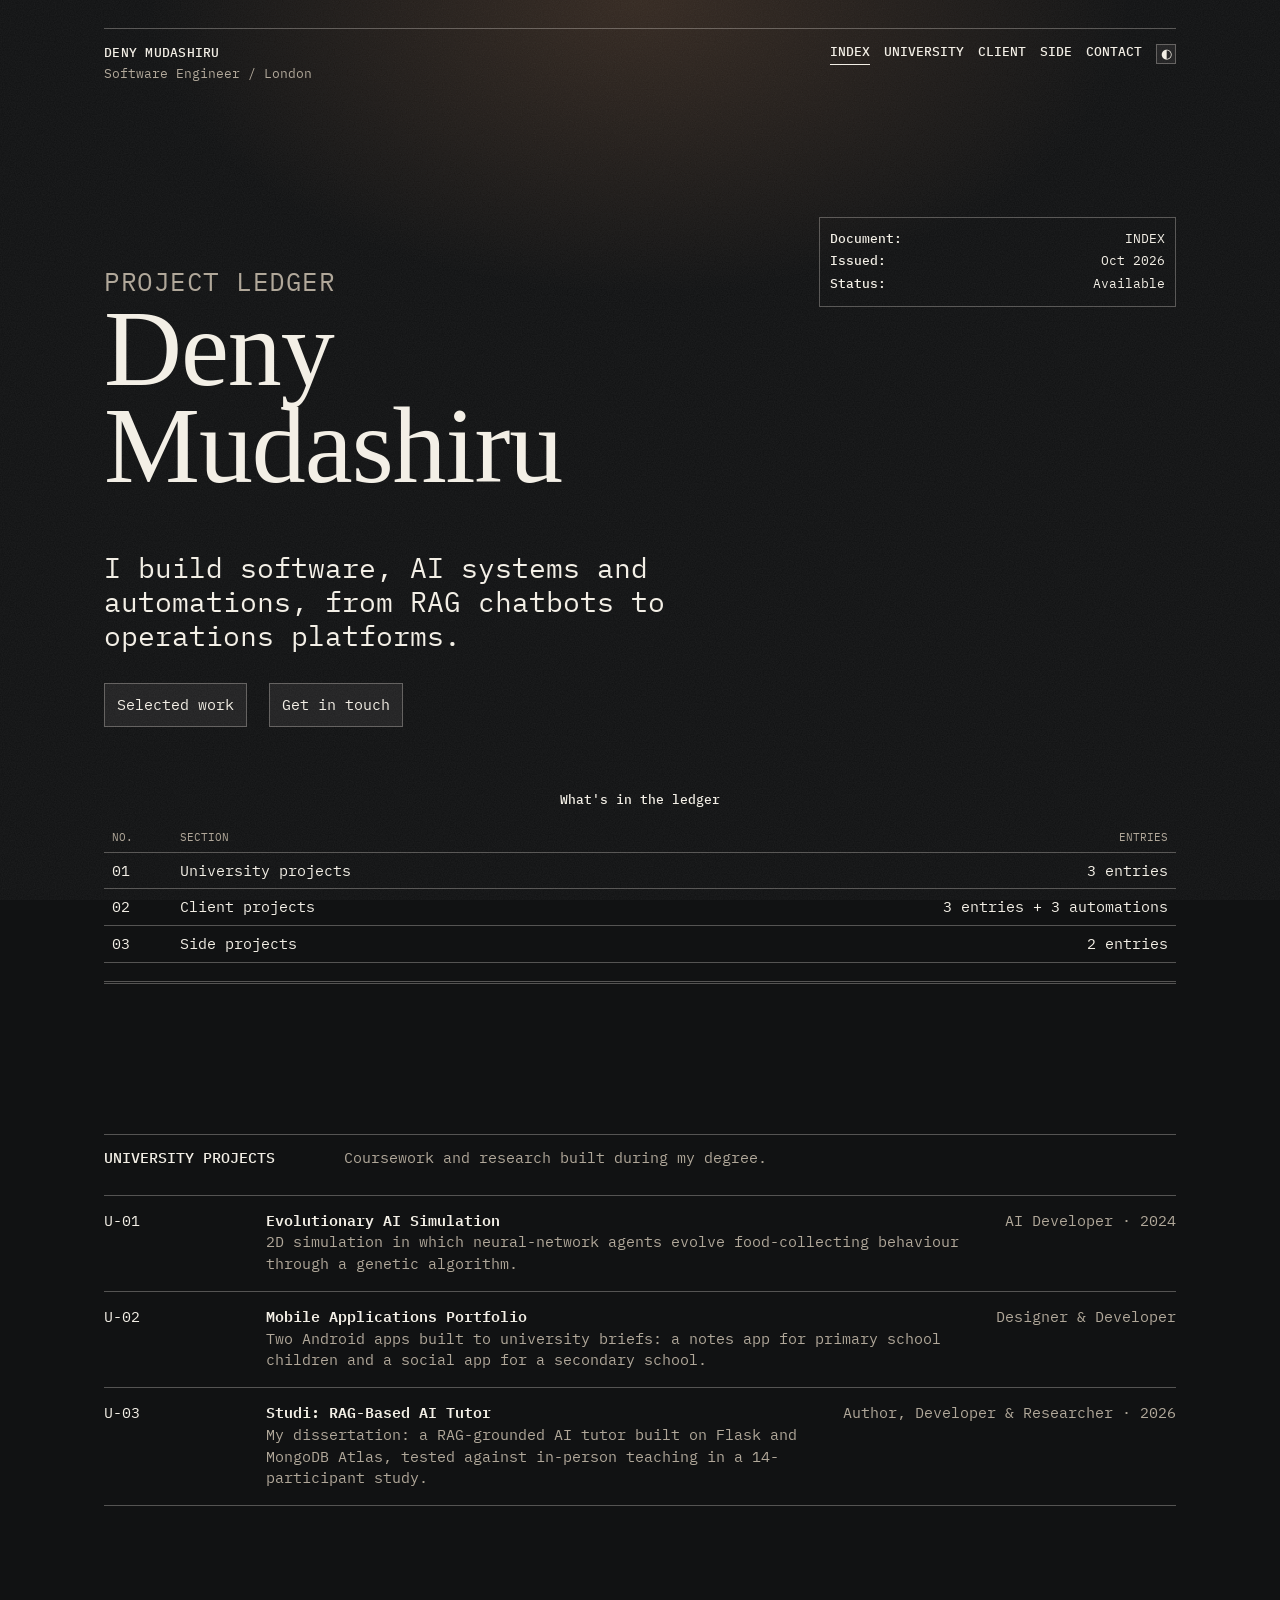
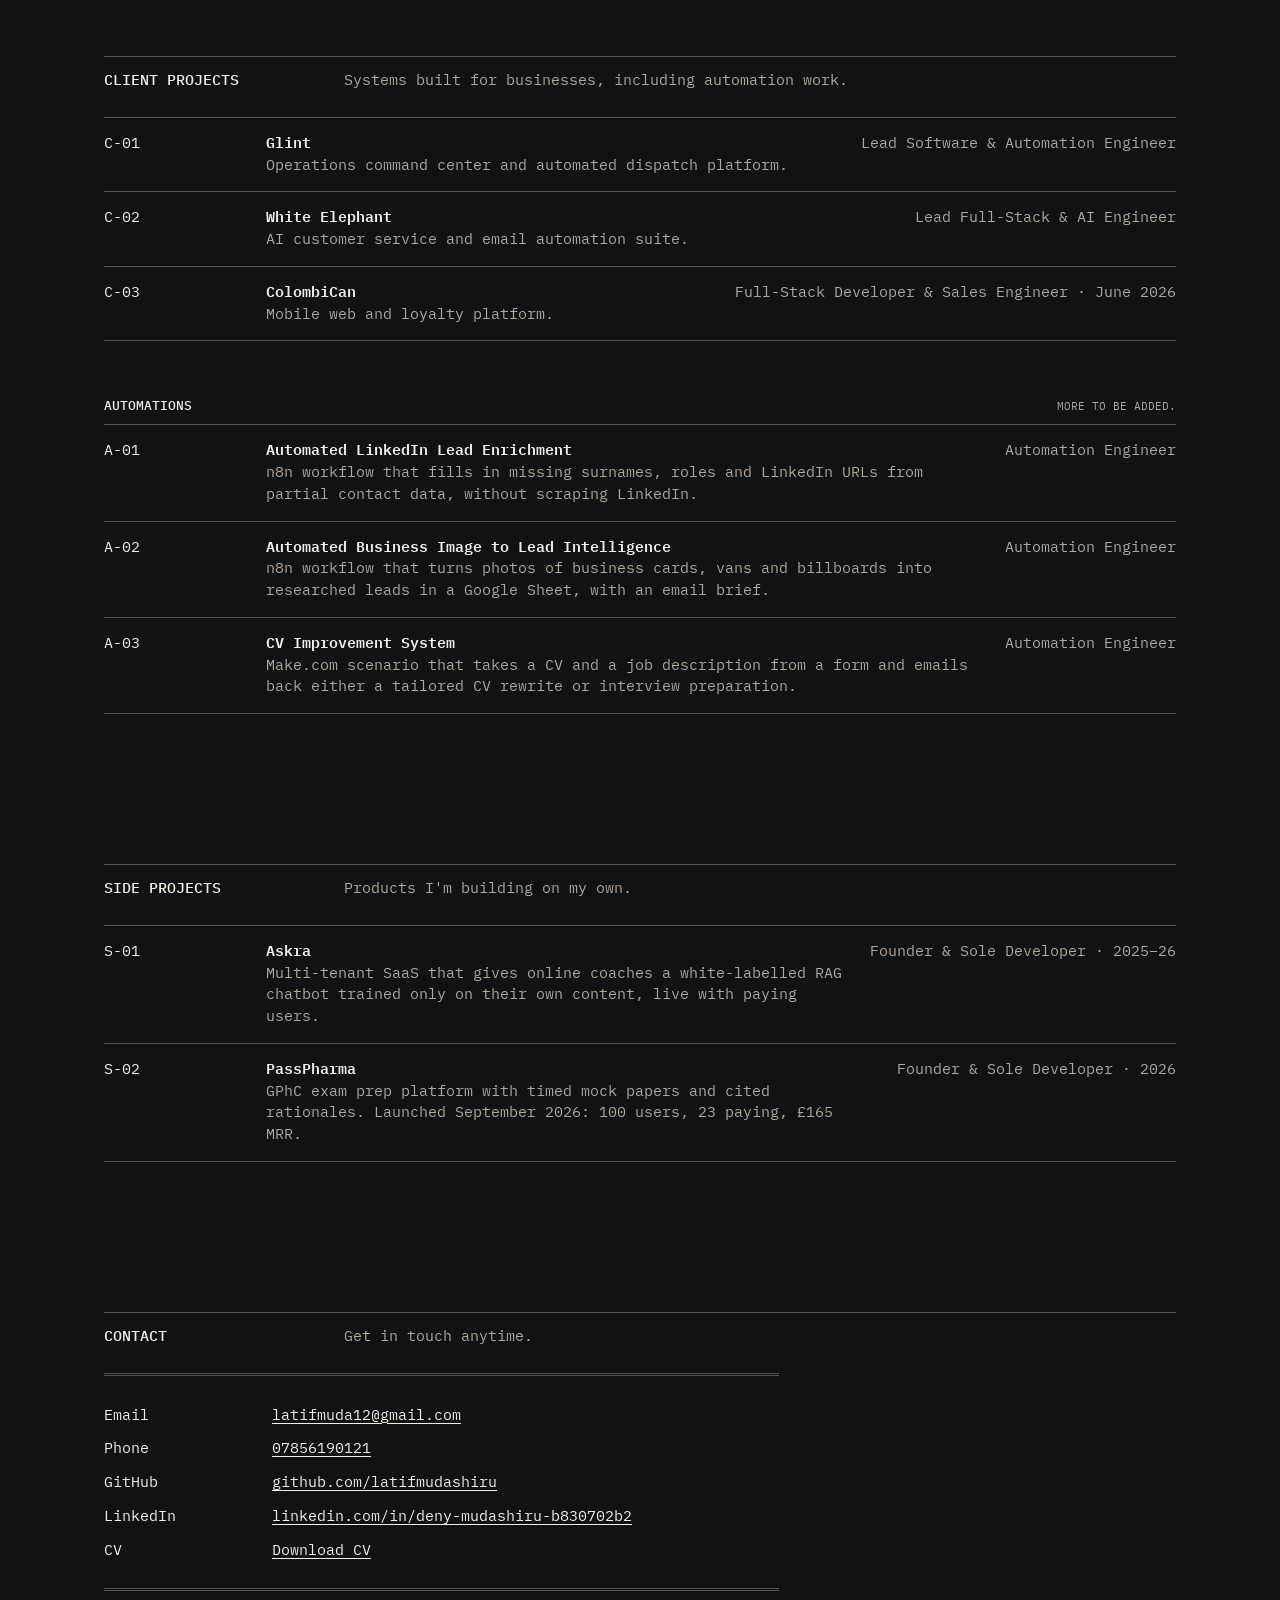
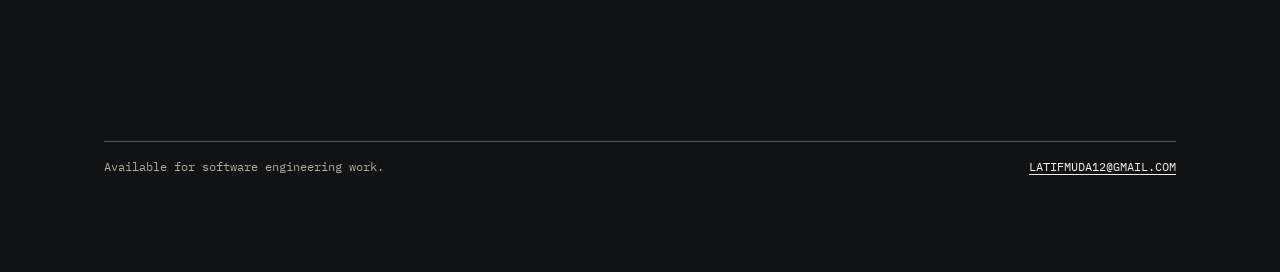
==== index.html @ 33edae51 "Portfolio site: homepage, project pages and all project content Co-Authored-By: Claude Opus 5.5 (1M " ====
<!doctype html>
<html lang="en">
<head>
  <meta charset="utf-8">
  <meta name="viewport" content="width=device-width, initial-scale=1">
  <title>Deny Mudashiru - Portfolio</title>
  <meta name="description" content="University, client and side projects.">
  <script>
    try {
      var t = localStorage.getItem("theme");
      if (t) document.documentElement.dataset.theme = t;
    } catch (e) {}
  </script>
  <link rel="preconnect" href="https://fonts.googleapis.com">
  <link rel="preconnect" href="https://fonts.gstatic.com" crossorigin>
  <link href="https://fonts.googleapis.com/css2?family=IBM+Plex+Mono:wght@400;500;600&display=swap" rel="stylesheet">
  <link rel="stylesheet" href="assets/styles.css">
</head>
<body>
  <div class="wrap">
    <header class="site-header">
      <a class="brand" href="index.html">
        <strong data-site="name">Deny Mudashiru</strong>
        <span data-site="tagline">Software Engineer / Location</span>
      </a>
      <nav class="nav" aria-label="Main">
        <a href="index.html" aria-current="page">Index</a>
        <a href="#university">University</a>
        <a href="#client">Client</a>
        <a href="#side">Side</a>
        <a href="#contact">Contact</a>
        <button class="theme-toggle" type="button" aria-label="Toggle light and dark theme">◐</button>
      </nav>
    </header>

    <main>
      <section class="hero">
        <div>
          <p class="eyebrow">Project ledger</p>
          <h1 data-site="name">Deny Mudashiru</h1>
          <p class="lede" data-site="intro"></p>
          <div class="actions">
            <a class="btn" href="#client">Selected work</a>
            <a class="btn" href="#contact">Get in touch</a>
          </div>
        </div>
        <dl class="meta-box">
          <div><dt>Document:</dt><dd>INDEX</dd></div>
          <div><dt>Issued:</dt><dd data-site="issued"></dd></div>
          <div><dt>Status:</dt><dd data-site="status"></dd></div>
        </dl>
      </section>

      <div class="index-wrap">
        <table class="index">
          <caption>What's in the ledger</caption>
          <thead>
            <tr><th scope="col">No.</th><th scope="col">Section</th><th scope="col">Entries</th></tr>
          </thead>
          <tbody data-index></tbody>
        </table>
      </div>

      <div data-work></div>
      <noscript><p>The project lists on this page need JavaScript to load.</p></noscript>

      <section class="block" id="contact">
        <div class="block-head">
          <h2>Contact</h2>
          <p>Get in touch anytime.</p>
        </div>
        <dl class="kv">
          <div>
            <dt>Email</dt>
            <dd><a data-site="email" data-site-email href="#"></a></dd>
          </div>
          <div data-optional>
            <dt>Phone</dt>
            <dd><a data-site="phone" data-site-tel href="#"></a></dd>
          </div>
          <div data-optional>
            <dt>GitHub</dt>
            <dd><a data-site-link="github" data-show-url href="#" target="_blank" rel="noopener">GitHub</a></dd>
          </div>
          <div data-optional>
            <dt>LinkedIn</dt>
            <dd><a data-site-link="linkedin" data-show-url href="#" target="_blank" rel="noopener">LinkedIn</a></dd>
          </div>
          <div data-optional>
            <dt>CV</dt>
            <dd><a data-site-link="cv" href="#">Download CV</a></dd>
          </div>
          <div data-optional>
            <dt>Call</dt>
            <dd><a data-site-link="booking" href="#">Book an intro call</a></dd>
          </div>
        </dl>
      </section>
    </main>

    <footer class="site-footer">
      <p>Available for software engineering work.</p>
      <a data-site="email" data-site-email href="#"></a>
    </footer>
  </div>

  <script src="assets/projects.js"></script>
  <script src="assets/site.js"></script>
</body>
</html>
---- assets/styles.css ----
:root {
  --bg: #111213;
  --fg: #f3efe6;
  --muted: #b1a89a;
  --rule: rgba(243, 239, 230, 0.3);
  --rule-soft: rgba(243, 239, 230, 0.16);
  --panel: rgba(243, 239, 230, 0.07);
  --glow: rgba(240, 163, 109, 0.16);
  --grain: 0.07;
  --mono: "IBM Plex Mono", "SFMono-Regular", Consolas, "Liberation Mono", Menlo, monospace;
  --serif: Georgia, "Times New Roman", serif;
  --label-col: 240px;
}

:root[data-theme="light"] {
  --bg: #f3efe6;
  --fg: #16171a;
  --muted: #6b6459;
  --rule: rgba(22, 23, 26, 0.32);
  --rule-soft: rgba(22, 23, 26, 0.16);
  --panel: rgba(22, 23, 26, 0.05);
  --glow: rgba(214, 120, 56, 0.16);
  --grain: 0.05;
}

*,
*::before,
*::after {
  box-sizing: border-box;
}

html {
  scroll-behavior: smooth;
  scroll-padding-top: 24px;
}

body {
  margin: 0;
  min-height: 100vh;
  background:
    radial-gradient(ellipse 55% 420px at 50% 0, var(--glow), transparent 70%),
    var(--bg);
  background-repeat: no-repeat;
  color: var(--fg);
  font-family: var(--mono);
  font-size: 15px;
  line-height: 1.45;
  -webkit-font-smoothing: antialiased;
}

/* Film grain */
body::before {
  content: "";
  position: fixed;
  inset: 0;
  z-index: 0;
  pointer-events: none;
  opacity: var(--grain);
  background-image: url("data:image/svg+xml,%3Csvg xmlns='http://www.w3.org/2000/svg' width='220' height='220'%3E%3Cfilter id='n'%3E%3CfeTurbulence type='fractalNoise' baseFrequency='.85' numOctaves='2' stitchTiles='stitch'/%3E%3CfeColorMatrix values='0 0 0 0 .6 0 0 0 0 .6 0 0 0 0 .6 0 0 0 1 0'/%3E%3C/filter%3E%3Crect width='100%25' height='100%25' filter='url(%23n)'/%3E%3C/svg%3E");
}

.wrap {
  position: relative;
  z-index: 1;
  max-width: 1120px;
  margin: 0 auto;
  padding: 28px 24px 0;
}

a {
  color: inherit;
  text-underline-offset: 3px;
  text-decoration-thickness: 1px;
}

a:focus-visible,
button:focus-visible {
  outline: 1px solid var(--fg);
  outline-offset: 3px;
}

p {
  margin: 0;
}

/* Header */
.site-header {
  display: flex;
  justify-content: space-between;
  align-items: flex-start;
  gap: 24px;
  padding-top: 14px;
  border-top: 1px solid var(--rule);
}

.brand {
  text-decoration: none;
  font-size: 13px;
  line-height: 1.6;
}

.brand strong {
  display: block;
  font-weight: 500;
  text-transform: uppercase;
  letter-spacing: 0.02em;
}

.brand span {
  color: var(--muted);
}

.nav {
  display: flex;
  flex-wrap: wrap;
  justify-content: flex-end;
  align-items: center;
  gap: 6px 14px;
  font-size: 13px;
  font-weight: 500;
  text-transform: uppercase;
}

.nav a {
  text-decoration: none;
  padding-bottom: 2px;
  border-bottom: 1px solid transparent;
}

.nav a:hover,
.nav a[aria-current="page"] {
  border-bottom-color: var(--fg);
}

.theme-toggle {
  width: 20px;
  height: 20px;
  padding: 0;
  border: 1px solid var(--rule);
  background: var(--panel);
  color: inherit;
  font: inherit;
  font-size: 13px;
  line-height: 1;
  cursor: pointer;
}

/* Hero */
.hero {
  display: grid;
  grid-template-columns: minmax(0, 1fr) 357px;
  gap: 40px;
  align-items: start;
  padding: 132px 0 64px;
}

.eyebrow {
  color: var(--muted);
  font-size: clamp(16px, 2.2vw, 26px);
  text-transform: uppercase;
  letter-spacing: 0.02em;
  margin-top: 46px;
}

h1 {
  margin: 0;
  font-family: var(--serif);
  font-weight: 400;
  font-size: clamp(52px, 9vw, 108px);
  line-height: 0.9;
  letter-spacing: -0.01em;
  overflow-wrap: break-word;
}

.lede {
  max-width: 640px;
  margin-top: 56px;
  font-size: clamp(18px, 2.3vw, 28px);
  line-height: 1.22;
}

.actions {
  display: flex;
  flex-wrap: wrap;
  gap: 12px 22px;
  margin-top: 30px;
}

.btn {
  display: inline-block;
  padding: 10px 12px;
  border: 1px solid var(--rule);
  background: var(--panel);
  text-decoration: none;
  font-size: 15px;
}

.btn:hover {
  border-color: var(--fg);
}

.meta-box {
  margin: 0;
  padding: 10px;
  border: 1px solid var(--rule);
  font-size: 13px;
}

.meta-box div {
  display: flex;
  justify-content: space-between;
  gap: 16px;
  padding: 2px 0;
}

.meta-box dt {
  font-weight: 500;
}

.meta-box dd {
  margin: 0;
  text-align: right;
}

/* Index table */
.index-wrap {
  margin-bottom: 150px;
  padding-bottom: 18px;
  border-bottom: 3px double var(--rule);
}

.index {
  width: 100%;
  border-collapse: collapse;
}

.index caption {
  padding-bottom: 14px;
  font-size: 13px;
  font-weight: 500;
}

.index th {
  padding: 6px 8px;
  color: var(--muted);
  font-size: 11px;
  font-weight: 400;
  text-align: left;
  text-transform: uppercase;
  border-bottom: 1px solid var(--rule);
}

.index td {
  padding: 7px 8px;
  border-bottom: 1px solid var(--rule);
}

.index th:first-child,
.index td:first-child {
  width: 68px;
}

.index th:last-child,
.index td:last-child {
  text-align: right;
}

.index a {
  text-decoration: none;
}

.index a:hover {
  text-decoration: underline;
}

/* Sections */
.block {
  margin-bottom: 150px;
  border-top: 1px solid var(--rule);
}

.block-head {
  display: grid;
  grid-template-columns: var(--label-col) minmax(0, 1fr);
  padding: 12px 0 26px;
}

h2 {
  margin: 0;
  font-size: 15px;
  font-weight: 500;
  text-transform: uppercase;
}

.block-head p {
  max-width: 540px;
  color: var(--muted);
}

/* Ledger rows */
.rows {
  border-top: 1px solid var(--rule);
}

.row {
  display: grid;
  grid-template-columns: 138px minmax(0, 1fr) auto;
  gap: 0 24px;
  padding: 14px 0 16px;
  border-bottom: 1px solid var(--rule);
  text-decoration: none;
}

a.row:hover {
  background: var(--panel);
}

a.row:hover .row-title {
  text-decoration: underline;
  text-underline-offset: 3px;
}

.row-title {
  display: block;
  font-weight: 600;
}

.row-sum,
.row-side {
  color: var(--muted);
}

.row-sum {
  display: block;
  max-width: 820px;
}

.row-side {
  text-align: right;
}

.sub-head {
  display: flex;
  justify-content: space-between;
  align-items: baseline;
  gap: 16px;
  margin-top: 56px;
  padding-bottom: 8px;
  color: var(--muted);
  font-size: 11px;
  text-transform: uppercase;
}

h3 {
  margin: 0;
  color: var(--fg);
  font-size: 13px;
  font-weight: 500;
  text-transform: uppercase;
}

/* Contact */
.kv {
  max-width: 675px;
  margin: 0;
  padding: 22px 0;
  border-top: 3px double var(--rule);
  border-bottom: 3px double var(--rule);
}

.kv div {
  display: grid;
  grid-template-columns: 168px minmax(0, 1fr);
  padding: 6px 0;
}

.kv dd {
  margin: 0;
}

/* Footer */
.site-footer {
  display: flex;
  flex-wrap: wrap;
  justify-content: space-between;
  gap: 8px 24px;
  padding: 16px 0 96px;
  border-top: 1px solid var(--rule);
  font-size: 12px;
}

.site-footer p {
  color: var(--muted);
}

.site-footer a {
  text-transform: uppercase;
}

/* Project page */
.back {
  display: inline-block;
  margin-top: 72px;
  color: var(--muted);
  font-size: 13px;
  text-transform: uppercase;
}

.hero.project {
  padding-top: 20px;
}

.hero.project h1 {
  font-size: clamp(40px, 6.4vw, 76px);
  line-height: 0.96;
}

.hero.project .eyebrow {
  margin-top: 0;
  margin-bottom: 10px;
  font-size: clamp(14px, 1.7vw, 20px);
}

.hero.project .lede {
  margin-top: 36px;
  font-size: clamp(17px, 1.9vw, 22px);
  line-height: 1.3;
}

.detail {
  display: grid;
  grid-template-columns: var(--label-col) minmax(0, 1fr);
  padding: 14px 0 34px;
  border-top: 1px solid var(--rule);
}

.detail-body {
  max-width: 720px;
}

.detail-body > * + * {
  margin-top: 14px;
}

.detail.wide {
  grid-template-columns: minmax(0, 1fr);
  gap: 18px;
}

.detail.wide .detail-body {
  max-width: none;
}

.points {
  margin-bottom: 0;
}

.points div + div {
  margin-top: 16px;
}

.points dt {
  font-weight: 600;
}

.points dd {
  margin: 2px 0 0;
  color: var(--muted);
}

.tags {
  display: flex;
  flex-wrap: wrap;
  gap: 8px;
  margin-bottom: 0;
  padding: 0;
  list-style: none;
}

.tags li {
  padding: 4px 9px;
  border: 1px solid var(--rule);
  background: var(--panel);
  font-size: 13px;
}

/* Cover image */
.cover {
  margin: 0 0 72px;
}

.cover button,
.gallery-stage {
  display: grid;
  place-items: center;
  width: 100%;
  padding: 0;
  border: 1px solid var(--rule);
  background: var(--panel);
  cursor: zoom-in;
}

.cover button:hover,
.gallery-stage:hover {
  border-color: var(--fg);
}

.cover img {
  display: block;
  max-width: 100%;
  max-height: 640px;
}

.cover.multi {
  display: flex;
  flex-wrap: wrap;
  justify-content: center;
  gap: 16px;
  padding: 24px 16px;
  border: 1px solid var(--rule);
  background: var(--panel);
}

.cover.multi button {
  flex: 0 1 210px;
  width: auto;
  background: none;
}

.cover.multi img {
  width: 100%;
}

.bullets {
  margin-bottom: 0;
  padding-left: 20px;
  list-style: square;
}

.bullets li + li {
  margin-top: 6px;
}

/* An app inside a multi-app project */
.app {
  margin-top: 110px;
}

.app-head {
  padding-bottom: 30px;
}

.app-head .eyebrow {
  margin: 0 0 8px;
  font-size: 14px;
}

.app-title {
  font-family: var(--serif);
  font-size: clamp(32px, 4.8vw, 56px);
  font-weight: 400;
  line-height: 1;
  text-transform: none;
}

.app-head .lede {
  margin-top: 18px;
  font-size: clamp(16px, 1.7vw, 20px);
  line-height: 1.3;
}

/* Gallery */
.gallery-note {
  max-width: 820px;
  color: var(--muted);
}

.gallery-stage {
  height: clamp(240px, 52vw, 600px);
}

.gallery-stage {
  grid-template: minmax(0, 1fr) / minmax(0, 1fr);
}

/* Fit inside the stage without enlarging small (phone-sized) screenshots */
.gallery-stage img {
  max-width: 100%;
  max-height: 100%;
  object-fit: contain;
}

.gallery-bar {
  display: flex;
  justify-content: space-between;
  align-items: center;
  gap: 16px;
  margin-top: 12px;
  font-size: 13px;
}

.gallery-bar .btn {
  padding: 6px 10px;
  color: inherit;
  font: inherit;
  font-size: 13px;
  cursor: pointer;
}

.gallery-caption {
  margin-left: 12px;
  color: var(--muted);
}

.thumbs {
  position: relative;
  display: flex;
  gap: 8px;
  margin-top: 12px;
  padding-bottom: 10px;
  overflow-x: auto;
  scrollbar-width: thin;
  scrollbar-color: var(--rule) transparent;
}

.thumb {
  flex: 0 0 132px;
  height: 84px;
  padding: 0;
  border: 1px solid var(--rule-soft);
  background: var(--panel);
  opacity: 0.55;
  cursor: pointer;
}

.thumb:hover,
.thumb[aria-current="true"] {
  opacity: 1;
}

.thumb[aria-current="true"] {
  border-color: var(--fg);
}

.thumb img {
  display: block;
  width: 100%;
  height: 100%;
  object-fit: cover;
  object-position: top;
}

.lightbox {
  max-width: 96vw;
  max-height: 96vh;
  padding: 0;
  border: 1px solid var(--rule);
  background: var(--bg);
  cursor: zoom-out;
}

.lightbox::backdrop {
  background: rgba(0, 0, 0, 0.86);
}

.lightbox img {
  display: block;
  max-width: 96vw;
  max-height: 94vh;
}

.pending {
  color: var(--muted);
}

.pending::before {
  content: "[ ";
}

.pending::after {
  content: " ]";
}

.shots {
  display: grid;
  grid-template-columns: repeat(auto-fill, minmax(260px, 1fr));
  gap: 16px;
}

.shot-empty {
  display: grid;
  place-items: center;
  aspect-ratio: 16 / 10;
  border: 1px dashed var(--rule);
  background: var(--panel);
  color: var(--muted);
  font-size: 12px;
  text-transform: uppercase;
}

.pager {
  display: flex;
  justify-content: space-between;
  gap: 24px;
  margin: 40px 0 120px;
  padding-top: 14px;
  border-top: 3px double var(--rule);
  font-size: 13px;
}

.pager a:last-child {
  margin-left: auto;
  text-align: right;
}

.pager small {
  display: block;
  color: var(--muted);
  font-size: 11px;
  text-transform: uppercase;
}

@media (max-width: 860px) {
  .hero {
    grid-template-columns: 1fr;
    padding: 72px 0 48px;
  }

  .hero .meta-box {
    order: -1;
    max-width: 357px;
  }

  .eyebrow {
    margin-top: 0;
  }

  .lede {
    margin-top: 32px;
  }

  .index-wrap,
  .block {
    margin-bottom: 88px;
  }
}

@media (max-width: 640px) {
  .wrap {
    padding: 16px 16px 0;
  }

  .site-header {
    flex-direction: column;
    gap: 12px;
  }

  .nav {
    justify-content: flex-start;
  }

  .block-head,
  .detail {
    grid-template-columns: 1fr;
    gap: 8px;
  }

  .row {
    grid-template-columns: 52px minmax(0, 1fr);
  }

  .row-side {
    grid-column: 2;
    margin-top: 4px;
    text-align: left;
    font-size: 12px;
  }

  .kv div {
    grid-template-columns: 84px minmax(0, 1fr);
  }

  .index th:last-child,
  .index td:last-child {
    display: none;
  }
}

@media (prefers-reduced-motion: reduce) {
  html {
    scroll-behavior: auto;
  }
}
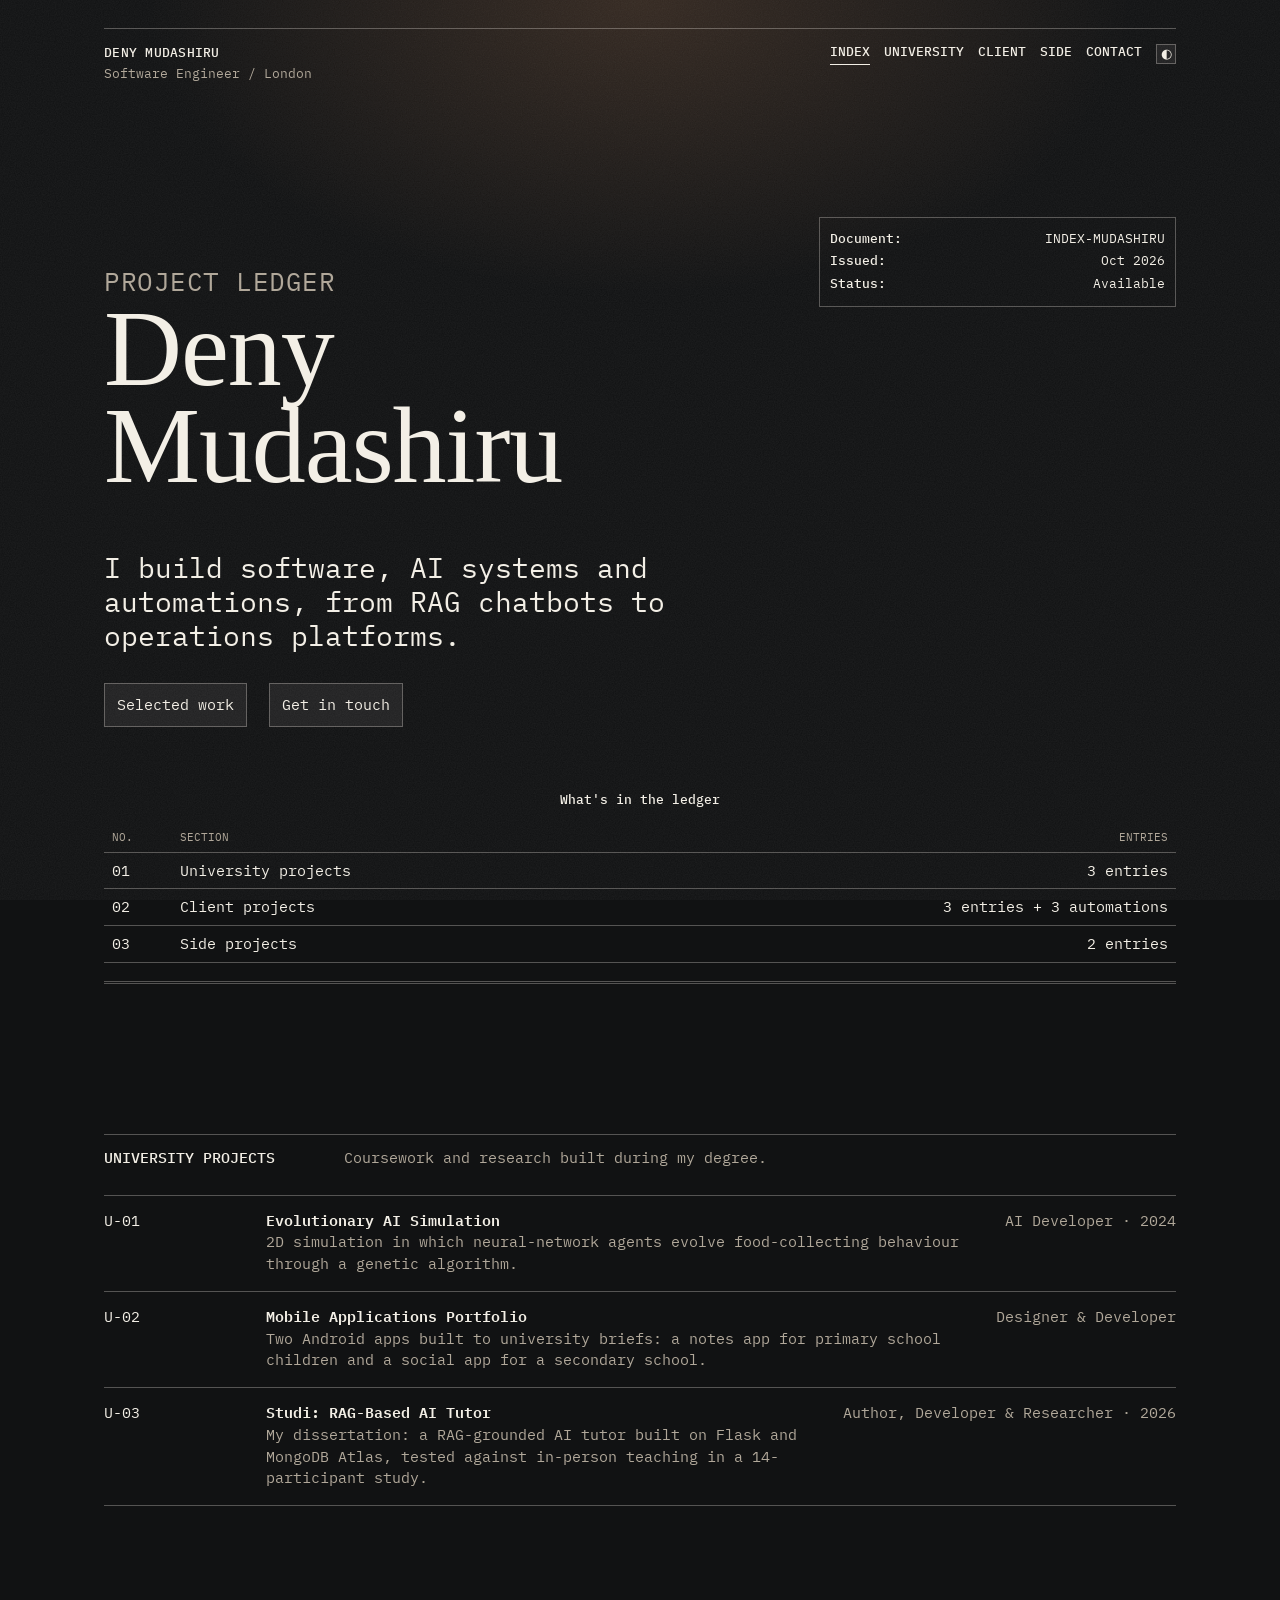
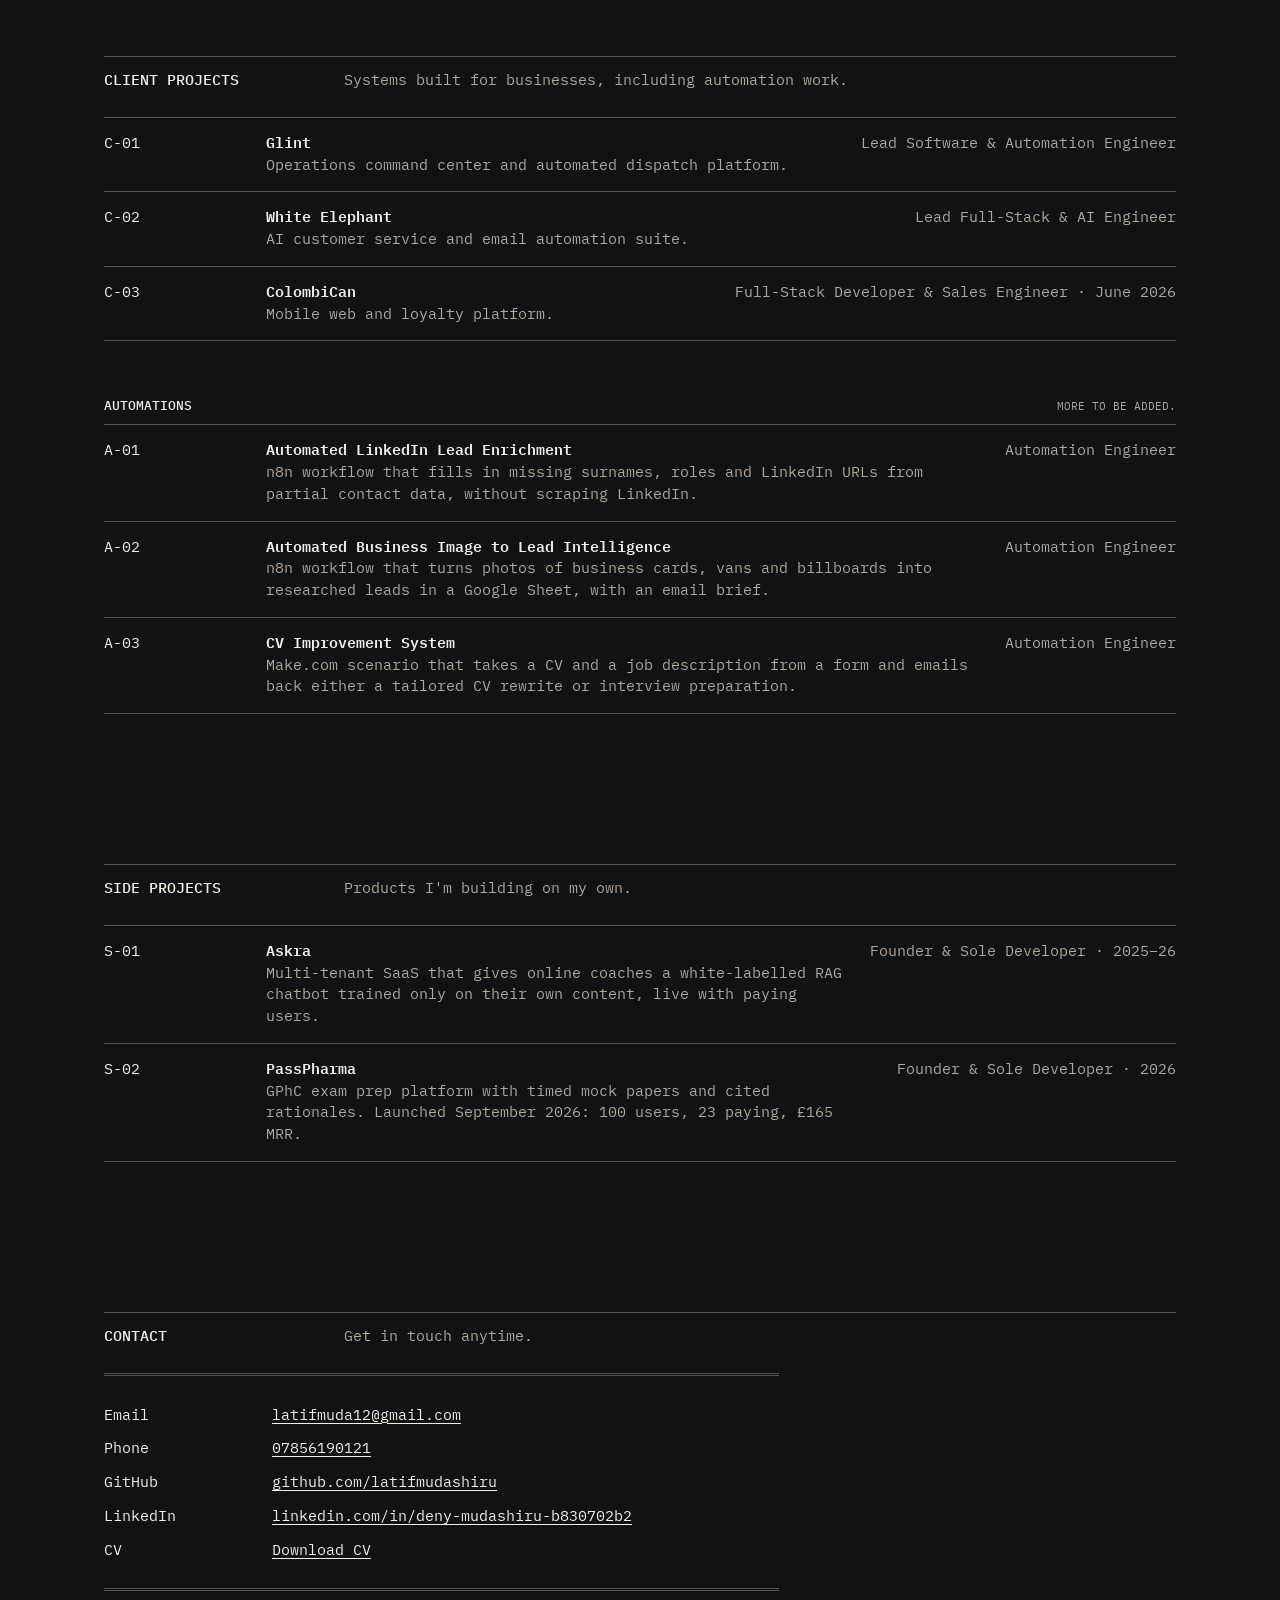
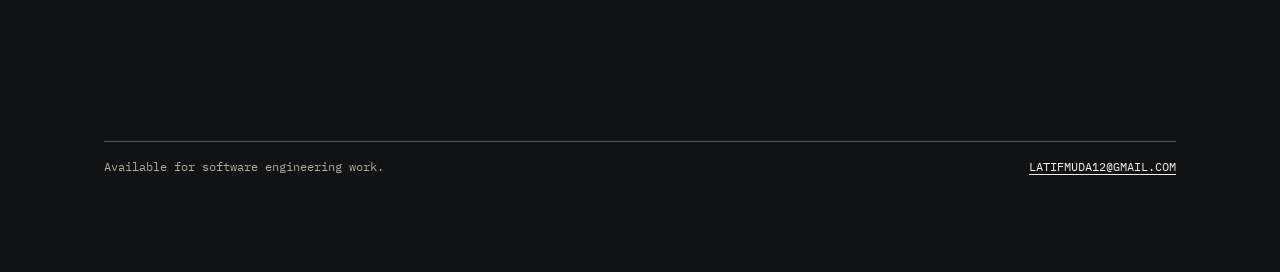
==== commit 66988865: "Rename document label to INDEX-MUDASHIRU Co-Authored-By: Claude Opus 5.5 (1M context) <noreply@anthr" ====
--- a/index.html
+++ b/index.html
@@ -45,7 +45,7 @@
           </div>
         </div>
         <dl class="meta-box">
-          <div><dt>Document:</dt><dd>INDEX</dd></div>
+          <div><dt>Document:</dt><dd>INDEX-MUDASHIRU</dd></div>
           <div><dt>Issued:</dt><dd data-site="issued"></dd></div>
           <div><dt>Status:</dt><dd data-site="status"></dd></div>
         </dl>
